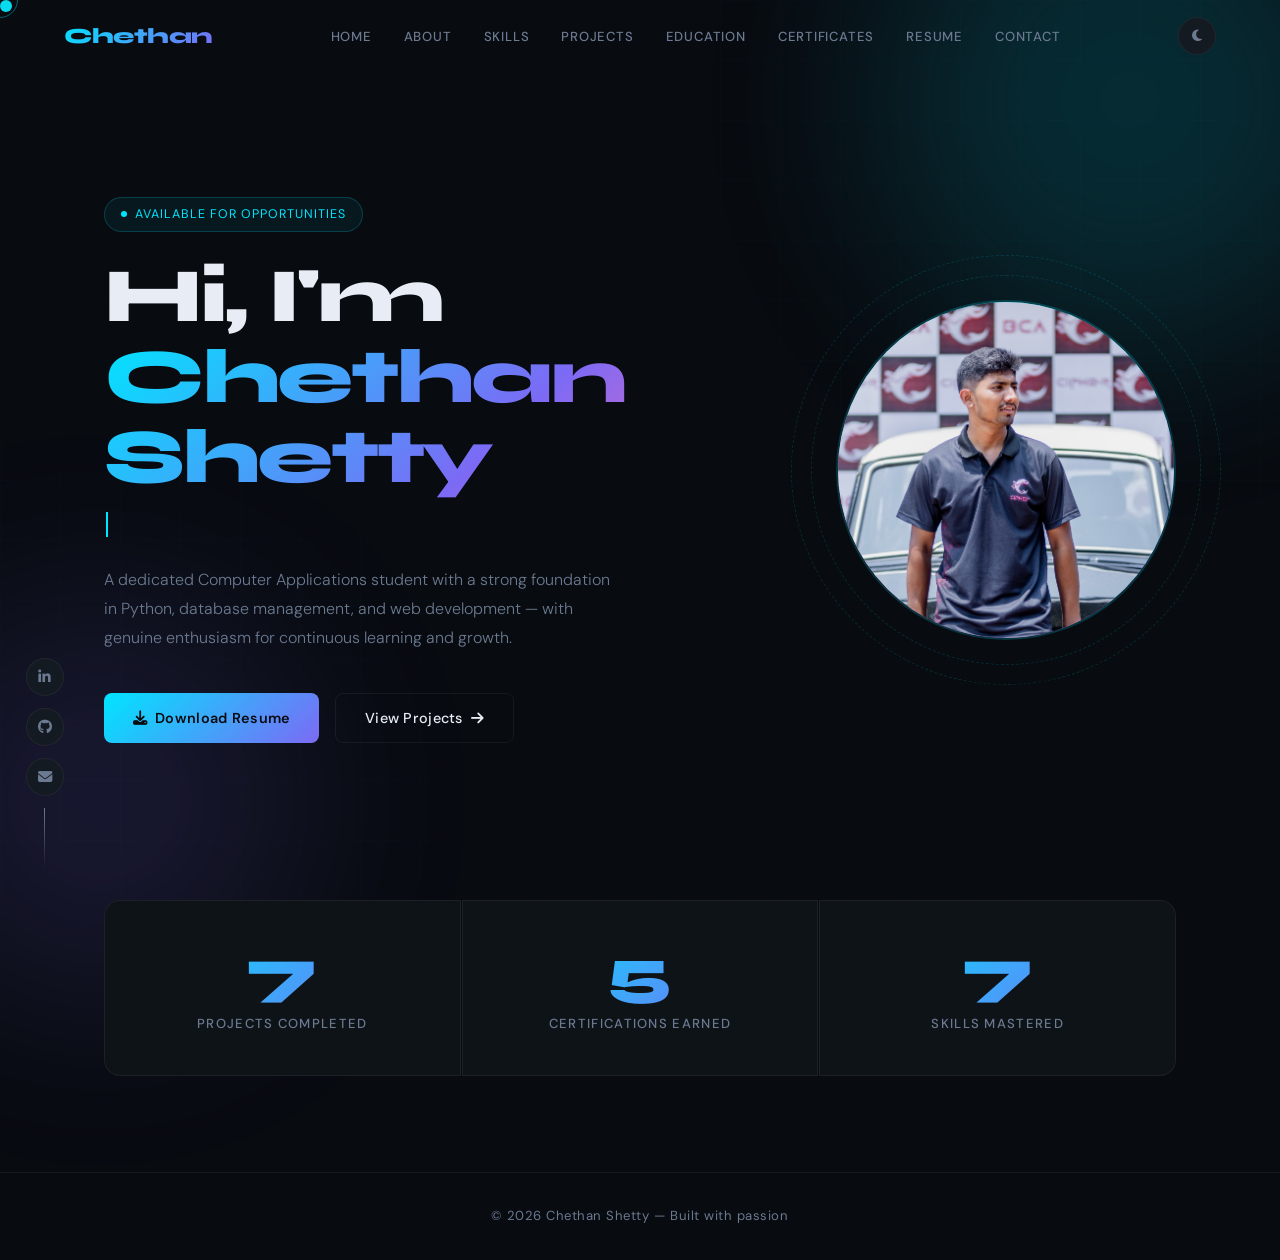
==== index.html @ d32c6ec8 "first commit" ====
<!DOCTYPE html>
<html lang="en">
<head>
  <meta charset="UTF-8">
  <meta name="viewport" content="width=device-width, initial-scale=1.0">
  <title>Chethan Shetty | Portfolio</title>
  <link rel="stylesheet" href="css/style.css">
  <link href="https://fonts.googleapis.com/css2?family=Syne:wght@400;500;600;700;800&family=DM+Sans:ital,wght@0,300;0,400;0,500;1,300&display=swap" rel="stylesheet">
  <link rel="stylesheet" href="https://cdnjs.cloudflare.com/ajax/libs/font-awesome/6.5.1/css/all.min.css">
</head>
<body>
 
  <!-- Custom Cursor -->
  <div class="cursor" id="cursor"></div>
  <div class="cursor-ring" id="cursorRing"></div>
 
  <!-- Background Blobs -->
  <div class="blob blob-1"></div>
  <div class="blob blob-2"></div>
 
  <!-- Loader -->
  <div id="loader">
    <div class="loader-inner">
      <div class="loader-name">CS</div>
      <div class="loader-bar">
        <div class="loader-fill"></div>
      </div>
    </div>
  </div>
 
  <!-- Navbar -->
  <header id="header">
    <nav class="navbar">
      <div class="logo">Chethan</div>
      <ul class="nav-links" id="navLinks">
        <li><a href="index.html">Home</a></li>
        <li><a href="about.html">About</a></li>
        <li><a href="skills.html">Skills</a></li>
        <li><a href="projects.html">Projects</a></li>
        <li><a href="education.html">Education</a></li>
        <li><a href="certificates.html">Certificates</a></li>
        <li><a href="resume.html">Resume</a></li>
        <li><a href="contact.html">Contact</a></li>
      </ul>
      <div class="nav-actions">
        <button id="theme-toggle" aria-label="Toggle theme">
          <i class="fas fa-moon"></i>
        </button>
        <button class="hamburger" id="hamburger" aria-label="Menu">
          <span></span>
          <span></span>
          <span></span>
        </button>
      </div>
    </nav>
  </header>
 
  <!-- Hero Section -->
  <section class="hero">
    <div class="hero-content">
      <div class="hero-badge">
        <span class="dot"></span>
        Available for opportunities
      </div>
      <h1>
        Hi, I'm
        <span class="name">Chethan Shetty</span>
      </h1>
      <div class="typing-wrapper">
        <span id="typing"></span><span class="cursor-blink"></span>
      </div>
      <p>
        A dedicated Computer Applications student with a strong foundation in Python,
        database management, and web development — with genuine enthusiasm for continuous
        learning and growth.
      </p>
      <div class="buttons">
        <a href="assets/chethan Resume.pdf" class="btn primary" download>
          <i class="fas fa-download"></i> Download Resume
        </a>
        <a href="projects.html" class="btn secondary">
          View Projects <i class="fas fa-arrow-right"></i>
        </a>
      </div>
    </div>
 
    <div class="hero-image">
      <div class="hero-ring hero-ring-1"></div>
      <div class="hero-ring hero-ring-2"></div>
      <div class="hero-image-wrap">
        <img src="assets/csimage.jpg" alt="Chethan"> 
      </div>
    </div>
  </section>
 
  <!-- Stats Section -->
  <section class="stats">
    <div class="stat-card" data-delay="0">
      <h2 class="counter" data-target="10">0</h2>
      <p>Projects Completed</p>
    </div>
    <div class="stat-card" data-delay="150">
      <h2 class="counter" data-target="8">0</h2>
      <p>Certifications Earned</p>
    </div>
    <div class="stat-card" data-delay="300">
      <h2 class="counter" data-target="15">0</h2>
      <p>Skills Mastered</p>
    </div>
  </section>
 
  <!-- Floating Social Icons -->
  <div class="floating-social">
    <a href="#" aria-label="LinkedIn"><i class="fab fa-linkedin-in"></i></a>
    <a href="#" aria-label="GitHub"><i class="fab fa-github"></i></a>
    <a href="#" aria-label="Email"><i class="fas fa-envelope"></i></a>
  </div>
 
  <!-- Footer -->
  <footer>
    <p>© 2026 Chethan Shetty — Built with passion</p>
  </footer>
 
  <script src="js/script.js"></script>
</body>
</html>
---- css/style.css ----
/* =============================================
   CHETHAN SHETTY | PORTFOLIO — style.css
   ============================================= */
 
/* ---- Reset & Root Variables ---- */
*, *::before, *::after {
  margin: 0;
  padding: 0;
  box-sizing: border-box;
}
 
:root {
  --bg:        #080b10;
  --surface:   #0e1318;
  --surface2:  #141a22;
  --border:    rgba(255, 255, 255, 0.06);
  --accent:    #00e5ff;
  --accent2:   #7c6af5;
  --text:      #e8edf5;
  --muted:     #6b7a90;
  --font-display: 'Syne', sans-serif;
  --font-body:    'DM Sans', sans-serif;
}
 
html {
  scroll-behavior: smooth;
}
 
body {
  background: var(--bg);
  color: var(--text);
  font-family: var(--font-body);
  font-size: 16px;
  line-height: 1.7;
  overflow-x: hidden;
  cursor: none;
}
 
/* ---- Grid Overlay ---- */
body::before {
  content: '';
  position: fixed;
  inset: 0;
  background-image:
    linear-gradient(rgba(0, 229, 255, 0.015) 1px, transparent 1px),
    linear-gradient(90deg, rgba(0, 229, 255, 0.015) 1px, transparent 1px);
  background-size: 60px 60px;
  pointer-events: none;
  z-index: 0;
}
 
/* ---- Custom Cursor ---- */
.cursor {
  width: 12px;
  height: 12px;
  background: var(--accent);
  border-radius: 50%;
  position: fixed;
  top: 0;
  left: 0;
  pointer-events: none;
  z-index: 9999;
  mix-blend-mode: difference;
  transition: transform 0.15s ease, opacity 0.2s;
}
 
.cursor-ring {
  width: 36px;
  height: 36px;
  border: 1px solid rgba(0, 229, 255, 0.4);
  border-radius: 50%;
  position: fixed;
  top: 0;
  left: 0;
  pointer-events: none;
  z-index: 9998;
  transition: transform 0.35s cubic-bezier(0.23, 1, 0.32, 1);
}
 
/* ---- Background Blobs ---- */
.blob {
  position: fixed;
  border-radius: 50%;
  filter: blur(100px);
  pointer-events: none;
  z-index: 0;
  opacity: 0.15;
}
 
.blob-1 {
  width: 500px;
  height: 500px;
  background: var(--accent);
  top: -150px;
  right: -100px;
}
 
.blob-2 {
  width: 400px;
  height: 400px;
  background: var(--accent2);
  bottom: -100px;
  left: -100px;
}
 
/* ---- Loader ---- */
#loader {
  position: fixed;
  inset: 0;
  background: var(--bg);
  z-index: 9000;
  display: flex;
  align-items: center;
  justify-content: center;
  transition: opacity 0.6s ease, visibility 0.6s;
}
 
#loader.hidden {
  opacity: 0;
  visibility: hidden;
  pointer-events: none;
}
 
.loader-inner {
  text-align: center;
}
 
.loader-name {
  font-family: var(--font-display);
  font-size: clamp(2rem, 6vw, 4rem);
  font-weight: 800;
  letter-spacing: -0.02em;
  background: linear-gradient(135deg, var(--accent), var(--accent2));
  -webkit-background-clip: text;
  -webkit-text-fill-color: transparent;
  background-clip: text;
  animation: pulse 1.2s ease infinite alternate;
}
 
.loader-bar {
  margin-top: 20px;
  width: 200px;
  height: 2px;
  background: var(--surface2);
  border-radius: 2px;
  overflow: hidden;
  margin-inline: auto;
}
 
.loader-fill {
  height: 100%;
  width: 0;
  background: linear-gradient(90deg, var(--accent), var(--accent2));
  animation: load 1.4s ease forwards;
}
 
/* ---- Navbar ---- */
header {
  position: fixed;
  top: 0;
  left: 0;
  right: 0;
  z-index: 100;
  padding: 0 clamp(1.5rem, 5vw, 4rem);
  border-bottom: 1px solid transparent;
  transition: border-color 0.3s, background 0.3s, backdrop-filter 0.3s;
}
 
header.scrolled {
  border-color: var(--border);
  background: rgba(8, 11, 16, 0.85);
  backdrop-filter: blur(20px);
}
 
.navbar {
  display: flex;
  align-items: center;
  justify-content: space-between;
  height: 72px;
  max-width: 1200px;
  margin: 0 auto;
}
 
.logo {
  font-family: var(--font-display);
  font-size: 1.35rem;
  font-weight: 800;
  letter-spacing: -0.02em;
  background: linear-gradient(135deg, var(--accent), var(--accent2));
  -webkit-background-clip: text;
  -webkit-text-fill-color: transparent;
  background-clip: text;
}
 
.nav-links {
  display: flex;
  list-style: none;
  gap: 2rem;
  align-items: center;
}
 
.nav-links a {
  font-size: 0.82rem;
  font-weight: 500;
  letter-spacing: 0.06em;
  text-transform: uppercase;
  color: var(--muted);
  text-decoration: none;
  transition: color 0.2s;
  position: relative;
}
 
.nav-links a::after {
  content: '';
  position: absolute;
  bottom: -4px;
  left: 0;
  right: 0;
  height: 1px;
  background: var(--accent);
  transform: scaleX(0);
  transform-origin: left;
  transition: transform 0.3s ease;
}
 
.nav-links a:hover {
  color: var(--accent);
}
 
.nav-links a:hover::after {
  transform: scaleX(1);
}
 
.nav-actions {
  display: flex;
  align-items: center;
  gap: 0.75rem;
}
 
#theme-toggle {
  background: var(--surface2);
  border: 1px solid var(--border);
  color: var(--muted);
  width: 38px;
  height: 38px;
  border-radius: 50%;
  cursor: none;
  display: flex;
  align-items: center;
  justify-content: center;
  transition: color 0.2s, border-color 0.2s;
}
 
#theme-toggle:hover {
  color: var(--accent);
  border-color: var(--accent);
}
 
.hamburger {
  display: none;
  flex-direction: column;
  gap: 5px;
  background: none;
  border: none;
  cursor: none;
  padding: 4px;
}
 
.hamburger span {
  display: block;
  width: 24px;
  height: 2px;
  background: var(--muted);
  border-radius: 2px;
  transition: all 0.3s;
}
 
/* ---- Hero ---- */
.hero {
  min-height: 100vh;
  display: flex;
  align-items: center;
  padding: 120px clamp(1.5rem, 5vw, 4rem) 80px;
  max-width: 1200px;
  margin: 0 auto;
  position: relative;
  z-index: 1;
  gap: 4rem;
}
 
.hero-content {
  flex: 1;
  opacity: 0;
  animation: slideUp 0.9s ease 1.7s forwards;
}
 
.hero-badge {
  display: inline-flex;
  align-items: center;
  gap: 8px;
  background: rgba(0, 229, 255, 0.06);
  border: 1px solid rgba(0, 229, 255, 0.2);
  border-radius: 100px;
  padding: 6px 16px;
  font-size: 0.78rem;
  letter-spacing: 0.08em;
  text-transform: uppercase;
  color: var(--accent);
  margin-bottom: 1.5rem;
}
 
.hero-badge .dot {
  width: 6px;
  height: 6px;
  background: var(--accent);
  border-radius: 50%;
  animation: blink 1.5s ease infinite;
}
 
.hero h1 {
  font-family: var(--font-display);
  font-size: clamp(2.8rem, 6vw, 5.5rem);
  font-weight: 800;
  line-height: 1.05;
  letter-spacing: -0.03em;
  margin-bottom: 0.4rem;
  color: var(--text);
}
 
.hero h1 .name {
  display: block;
  background: linear-gradient(135deg, var(--accent) 0%, var(--accent2) 60%, #ff6ab0 100%);
  -webkit-background-clip: text;
  -webkit-text-fill-color: transparent;
  background-clip: text;
}
 
.typing-wrapper {
  font-family: var(--font-display);
  font-size: clamp(1.1rem, 2.5vw, 1.4rem);
  font-weight: 600;
  color: var(--muted);
  min-height: 2rem;
  margin-bottom: 1.5rem;
}
 
.typing-wrapper #typing {
  color: var(--text);
}
 
.cursor-blink {
  display: inline-block;
  width: 2px;
  height: 1.1em;
  background: var(--accent);
  vertical-align: middle;
  margin-left: 2px;
  animation: blink 0.8s step-end infinite;
}
 
.hero p {
  max-width: 520px;
  font-size: 1rem;
  color: var(--muted);
  line-height: 1.8;
  margin-bottom: 2.5rem;
  font-weight: 300;
}
 
.buttons {
  display: flex;
  gap: 1rem;
  flex-wrap: wrap;
}
 
.btn {
  display: inline-flex;
  align-items: center;
  gap: 8px;
  padding: 0.75rem 1.8rem;
  border-radius: 8px;
  font-family: var(--font-body);
  font-size: 0.9rem;
  font-weight: 500;
  text-decoration: none;
  transition: all 0.25s ease;
  letter-spacing: 0.02em;
}
 
.btn.primary {
  background: linear-gradient(135deg, var(--accent), var(--accent2));
  color: #080b10;
  font-weight: 600;
}
 
.btn.primary:hover {
  transform: translateY(-2px);
  box-shadow: 0 12px 30px rgba(0, 229, 255, 0.25);
}
 
.btn.secondary {
  background: transparent;
  color: var(--text);
  border: 1px solid var(--border);
}
 
.btn.secondary:hover {
  border-color: var(--accent);
  color: var(--accent);
  transform: translateY(-2px);
}
 
/* ---- Hero Image ---- */
.hero-image {
  flex-shrink: 0;
  position: relative;
  opacity: 0;
  animation: slideUp 0.9s ease 1.9s forwards;
}
 
.hero-image-wrap {
  width: clamp(220px, 28vw, 340px);
  height: clamp(220px, 28vw, 340px);
  border-radius: 50%;
  overflow: hidden;
  border: 2px solid rgba(0, 229, 255, 0.2);
  position: relative;
  z-index: 1;
}
 
.hero-image-wrap::before {
  content: '';
  position: absolute;
  inset: -3px;
  border-radius: 50%;
  background: conic-gradient(var(--accent), var(--accent2), #ff6ab0, var(--accent));
  z-index: -1;
  animation: spin 6s linear infinite;
}
 
.hero-image-wrap img {
  width: 100%;
  height: 100%;
  object-fit: cover;
  display: block;
}
 
.hero-image-placeholder {
  width: 100%;
  height: 100%;
  background: var(--surface2);
  display: flex;
  align-items: center;
  justify-content: center;
  font-family: var(--font-display);
  font-size: 5rem;
  font-weight: 800;
  color: var(--accent);
  letter-spacing: -0.05em;
}
 
.hero-ring {
  position: absolute;
  border-radius: 50%;
  border: 1px dashed rgba(0, 229, 255, 0.15);
  animation: orbit 12s linear infinite;
  top: 50%;
  left: 50%;
}
 
.hero-ring-1 {
  width: calc(clamp(220px, 28vw, 340px) + 50px);
  height: calc(clamp(220px, 28vw, 340px) + 50px);
  transform: translate(-50%, -50%);
}
 
.hero-ring-2 {
  width: calc(clamp(220px, 28vw, 340px) + 90px);
  height: calc(clamp(220px, 28vw, 340px) + 90px);
  transform: translate(-50%, -50%);
  animation-duration: 20s;
  animation-direction: reverse;
}
 
/* ---- Stats Section ---- */
.stats {
  display: grid;
  grid-template-columns: repeat(3, 1fr);
  gap: 1px;
  max-width: 1200px;
  margin: 0 auto;
  padding: 0 clamp(1.5rem, 5vw, 4rem) 6rem;
  position: relative;
  z-index: 1;
}
 
.stat-card {
  background: var(--surface);
  padding: 2.5rem;
  text-align: center;
  border: 1px solid var(--border);
  position: relative;
  overflow: hidden;
  opacity: 0;
  transform: translateY(30px);
  transition: opacity 0.6s ease, transform 0.6s ease, border-color 0.3s, background 0.3s;
}
 
.stat-card.visible {
  opacity: 1;
  transform: none;
}
 
.stat-card:first-child { border-radius: 16px 0 0 16px; }
.stat-card:last-child  { border-radius: 0 16px 16px 0; }
 
.stat-card::before {
  content: '';
  position: absolute;
  top: 0;
  left: 0;
  right: 0;
  height: 2px;
  background: linear-gradient(90deg, var(--accent), var(--accent2));
  transform: scaleX(0);
  transition: transform 0.4s ease;
}
 
.stat-card:hover {
  border-color: rgba(0, 229, 255, 0.2);
  background: var(--surface2);
}
 
.stat-card:hover::before {
  transform: scaleX(1);
}
 
.stat-card h2 {
  font-family: var(--font-display);
  font-size: clamp(2.5rem, 5vw, 4rem);
  font-weight: 800;
  background: linear-gradient(135deg, var(--accent), var(--accent2));
  -webkit-background-clip: text;
  -webkit-text-fill-color: transparent;
  background-clip: text;
  line-height: 1;
  margin-bottom: 0.5rem;
}
 
.stat-card p {
  font-size: 0.82rem;
  letter-spacing: 0.1em;
  text-transform: uppercase;
  color: var(--muted);
  font-weight: 500;
}
 
/* ---- Floating Social ---- */
.floating-social {
  position: fixed;
  left: clamp(0.75rem, 2vw, 2rem);
  bottom: 2rem;
  display: flex;
  flex-direction: column;
  gap: 0.75rem;
  z-index: 50;
}
 
.floating-social::after {
  content: '';
  display: block;
  width: 1px;
  height: 60px;
  background: linear-gradient(to bottom, var(--muted), transparent);
  margin: 0 auto;
}
 
.floating-social a {
  display: flex;
  align-items: center;
  justify-content: center;
  width: 38px;
  height: 38px;
  border-radius: 50%;
  background: var(--surface2);
  border: 1px solid var(--border);
  color: var(--muted);
  text-decoration: none;
  font-size: 0.9rem;
  transition: all 0.25s;
}
 
.floating-social a:hover {
  color: var(--accent);
  border-color: var(--accent);
  transform: translateY(-3px);
  background: rgba(0, 229, 255, 0.06);
}
 
/* ---- Footer ---- */
footer {
  border-top: 1px solid var(--border);
  padding: 2rem;
  text-align: center;
  font-size: 0.82rem;
  color: var(--muted);
  position: relative;
  z-index: 1;
  letter-spacing: 0.04em;
}
 
/* ---- Keyframe Animations ---- */
@keyframes slideUp {
  from { opacity: 0; transform: translateY(40px); }
  to   { opacity: 1; transform: translateY(0); }
}
 
@keyframes pulse {
  from { opacity: 0.6; }
  to   { opacity: 1; }
}
 
@keyframes load {
  to { width: 100%; }
}
 
@keyframes blink {
  0%, 100% { opacity: 1; }
  50%       { opacity: 0.2; }
}
 
@keyframes spin {
  to { transform: rotate(360deg); }
}
 
@keyframes orbit {
  to { transform: translate(-50%, -50%) rotate(360deg); }
}
 
/* ---- Responsive ---- */
@media (max-width: 900px) {
  .nav-links { display: none; }
 
  .nav-links.open {
    display: flex;
    flex-direction: column;
    position: absolute;
    top: 72px;
    left: 0;
    right: 0;
    background: rgba(8, 11, 16, 0.97);
    backdrop-filter: blur(20px);
    padding: 2rem;
    gap: 1.5rem;
    border-bottom: 1px solid var(--border);
  }
 
  .hamburger { display: flex; }
 
  .hero {
    flex-direction: column-reverse;
    text-align: center;
    padding-top: 100px;
  }
 
  .hero p { margin-inline: auto; }
  .buttons { justify-content: center; }
 
  .stats {
    grid-template-columns: 1fr;
    border-radius: 16px;
    overflow: hidden;
  }
 
  .stat-card:first-child { border-radius: 16px 16px 0 0; }
  .stat-card:last-child  { border-radius: 0 0 16px 16px; }
 
  .floating-social { display: none; }
}
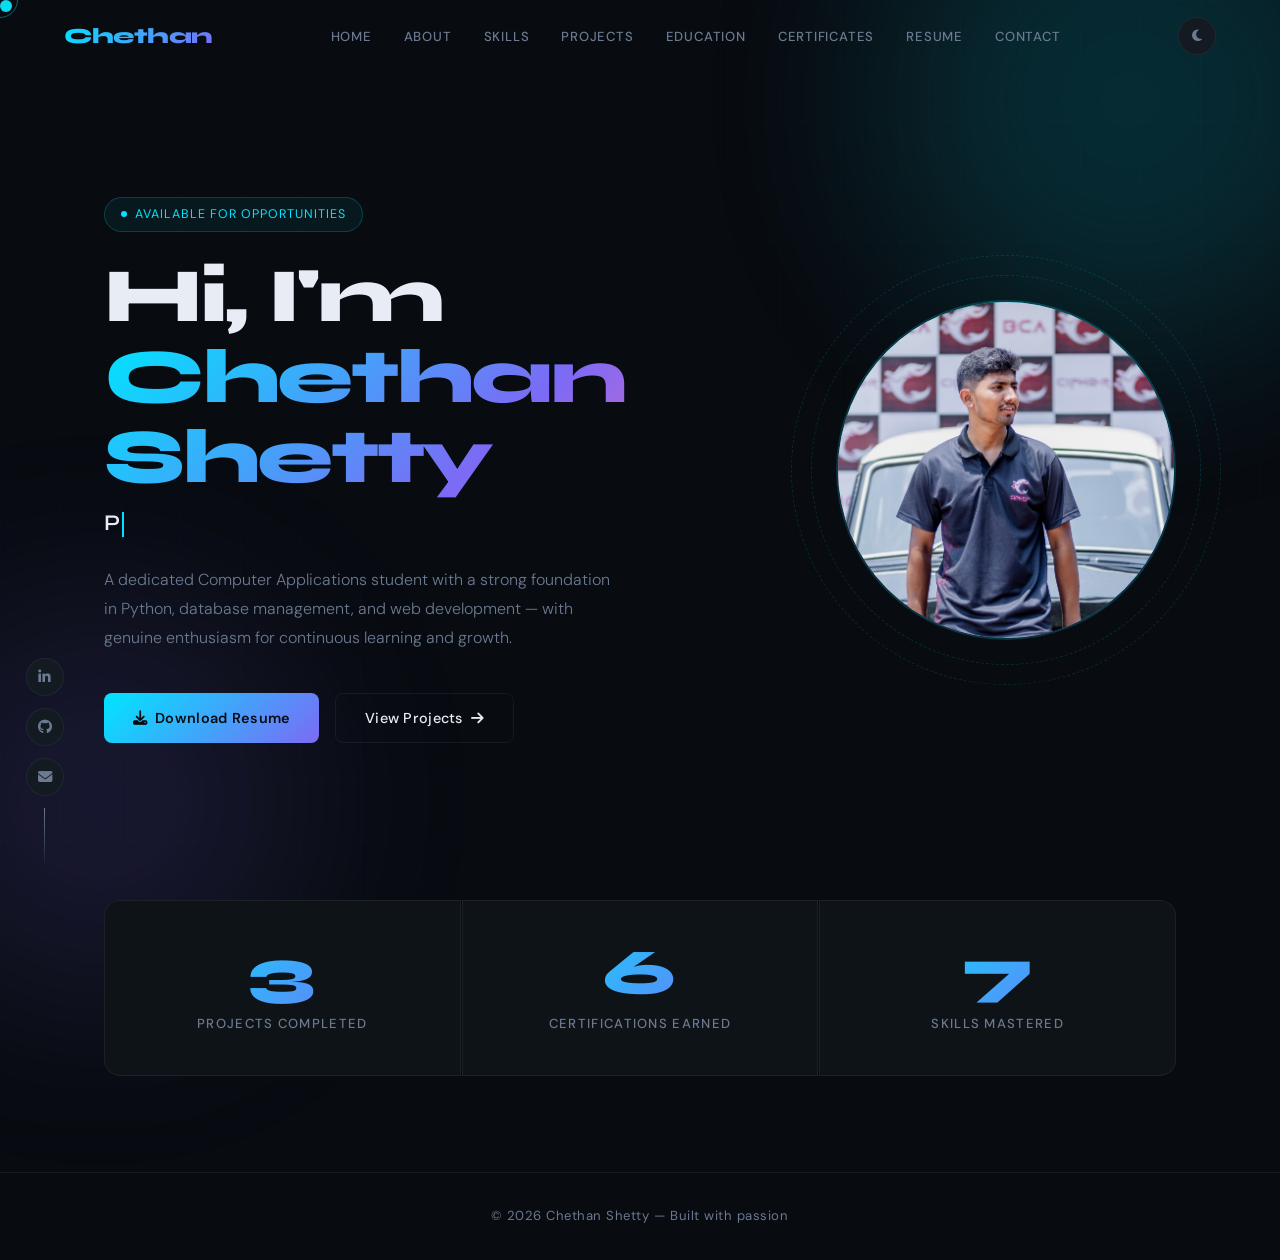
==== commit 6351d283: "new one" ====
--- a/index.html
+++ b/index.html
@@ -4,7 +4,7 @@
   <meta charset="UTF-8">
   <meta name="viewport" content="width=device-width, initial-scale=1.0">
   <title>Chethan Shetty | Portfolio</title>
-  <link rel="stylesheet" href="css/style.css">
+  <link rel="stylesheet" href="css/index.css">
   <link href="https://fonts.googleapis.com/css2?family=Syne:wght@400;500;600;700;800&family=DM+Sans:ital,wght@0,300;0,400;0,500;1,300&display=swap" rel="stylesheet">
   <link rel="stylesheet" href="https://cdnjs.cloudflare.com/ajax/libs/font-awesome/6.5.1/css/all.min.css">
 </head>
@@ -96,7 +96,7 @@
   <!-- Stats Section -->
   <section class="stats">
     <div class="stat-card" data-delay="0">
-      <h2 class="counter" data-target="10">0</h2>
+      <h2 class="counter" data-target="4">0</h2>
       <p>Projects Completed</p>
     </div>
     <div class="stat-card" data-delay="150">
@@ -104,7 +104,7 @@
       <p>Certifications Earned</p>
     </div>
     <div class="stat-card" data-delay="300">
-      <h2 class="counter" data-target="15">0</h2>
+      <h2 class="counter" data-target="10">0</h2>
       <p>Skills Mastered</p>
     </div>
   </section>
@@ -121,6 +121,6 @@
     <p>© 2026 Chethan Shetty — Built with passion</p>
   </footer>
  
-  <script src="js/script.js"></script>
+  <script src="js/index.js"></script>
 </body>
 </html>
--- a/css/index.css
+++ b/css/index.css
@@ -0,0 +1,679 @@
+/* =============================================
+   CHETHAN SHETTY | PORTFOLIO — style.css
+   ============================================= */
+ 
+/* ---- Reset & Root Variables ---- */
+*, *::before, *::after {
+  margin: 0;
+  padding: 0;
+  box-sizing: border-box;
+}
+ 
+:root {
+  --bg:        #080b10;
+  --surface:   #0e1318;
+  --surface2:  #141a22;
+  --border:    rgba(255, 255, 255, 0.06);
+  --accent:    #00e5ff;
+  --accent2:   #7c6af5;
+  --text:      #e8edf5;
+  --muted:     #6b7a90;
+  --font-display: 'Syne', sans-serif;
+  --font-body:    'DM Sans', sans-serif;
+}
+ 
+html {
+  scroll-behavior: smooth;
+}
+ 
+body {
+  background: var(--bg);
+  color: var(--text);
+  font-family: var(--font-body);
+  font-size: 16px;
+  line-height: 1.7;
+  overflow-x: hidden;
+  cursor: none;
+}
+ 
+/* ---- Grid Overlay ---- */
+body::before {
+  content: '';
+  position: fixed;
+  inset: 0;
+  background-image:
+    linear-gradient(rgba(0, 229, 255, 0.015) 1px, transparent 1px),
+    linear-gradient(90deg, rgba(0, 229, 255, 0.015) 1px, transparent 1px);
+  background-size: 60px 60px;
+  pointer-events: none;
+  z-index: 0;
+}
+ 
+/* ---- Custom Cursor ---- */
+.cursor {
+  width: 12px;
+  height: 12px;
+  background: var(--accent);
+  border-radius: 50%;
+  position: fixed;
+  top: 0;
+  left: 0;
+  pointer-events: none;
+  z-index: 9999;
+  mix-blend-mode: difference;
+  transition: transform 0.15s ease, opacity 0.2s;
+}
+ 
+.cursor-ring {
+  width: 36px;
+  height: 36px;
+  border: 1px solid rgba(0, 229, 255, 0.4);
+  border-radius: 50%;
+  position: fixed;
+  top: 0;
+  left: 0;
+  pointer-events: none;
+  z-index: 9998;
+  transition: transform 0.35s cubic-bezier(0.23, 1, 0.32, 1);
+}
+ 
+/* ---- Background Blobs ---- */
+.blob {
+  position: fixed;
+  border-radius: 50%;
+  filter: blur(100px);
+  pointer-events: none;
+  z-index: 0;
+  opacity: 0.15;
+}
+ 
+.blob-1 {
+  width: 500px;
+  height: 500px;
+  background: var(--accent);
+  top: -150px;
+  right: -100px;
+}
+ 
+.blob-2 {
+  width: 400px;
+  height: 400px;
+  background: var(--accent2);
+  bottom: -100px;
+  left: -100px;
+}
+ 
+/* ---- Loader ---- */
+#loader {
+  position: fixed;
+  inset: 0;
+  background: var(--bg);
+  z-index: 9000;
+  display: flex;
+  align-items: center;
+  justify-content: center;
+  transition: opacity 0.6s ease, visibility 0.6s;
+}
+ 
+#loader.hidden {
+  opacity: 0;
+  visibility: hidden;
+  pointer-events: none;
+}
+ 
+.loader-inner {
+  text-align: center;
+}
+ 
+.loader-name {
+  font-family: var(--font-display);
+  font-size: clamp(2rem, 6vw, 4rem);
+  font-weight: 800;
+  letter-spacing: -0.02em;
+  background: linear-gradient(135deg, var(--accent), var(--accent2));
+  -webkit-background-clip: text;
+  -webkit-text-fill-color: transparent;
+  background-clip: text;
+  animation: pulse 1.2s ease infinite alternate;
+}
+ 
+.loader-bar {
+  margin-top: 20px;
+  width: 200px;
+  height: 2px;
+  background: var(--surface2);
+  border-radius: 2px;
+  overflow: hidden;
+  margin-inline: auto;
+}
+ 
+.loader-fill {
+  height: 100%;
+  width: 0;
+  background: linear-gradient(90deg, var(--accent), var(--accent2));
+  animation: load 1.4s ease forwards;
+}
+ 
+/* ---- Navbar ---- */
+header {
+  position: fixed;
+  top: 0;
+  left: 0;
+  right: 0;
+  z-index: 100;
+  padding: 0 clamp(1.5rem, 5vw, 4rem);
+  border-bottom: 1px solid transparent;
+  transition: border-color 0.3s, background 0.3s, backdrop-filter 0.3s;
+}
+ 
+header.scrolled {
+  border-color: var(--border);
+  background: rgba(8, 11, 16, 0.85);
+  backdrop-filter: blur(20px);
+}
+ 
+.navbar {
+  display: flex;
+  align-items: center;
+  justify-content: space-between;
+  height: 72px;
+  max-width: 1200px;
+  margin: 0 auto;
+}
+ 
+.logo {
+  font-family: var(--font-display);
+  font-size: 1.35rem;
+  font-weight: 800;
+  letter-spacing: -0.02em;
+  background: linear-gradient(135deg, var(--accent), var(--accent2));
+  -webkit-background-clip: text;
+  -webkit-text-fill-color: transparent;
+  background-clip: text;
+}
+ 
+.nav-links {
+  display: flex;
+  list-style: none;
+  gap: 2rem;
+  align-items: center;
+}
+ 
+.nav-links a {
+  font-size: 0.82rem;
+  font-weight: 500;
+  letter-spacing: 0.06em;
+  text-transform: uppercase;
+  color: var(--muted);
+  text-decoration: none;
+  transition: color 0.2s;
+  position: relative;
+}
+ 
+.nav-links a::after {
+  content: '';
+  position: absolute;
+  bottom: -4px;
+  left: 0;
+  right: 0;
+  height: 1px;
+  background: var(--accent);
+  transform: scaleX(0);
+  transform-origin: left;
+  transition: transform 0.3s ease;
+}
+ 
+.nav-links a:hover {
+  color: var(--accent);
+}
+ 
+.nav-links a:hover::after {
+  transform: scaleX(1);
+}
+ 
+.nav-actions {
+  display: flex;
+  align-items: center;
+  gap: 0.75rem;
+}
+ 
+#theme-toggle {
+  background: var(--surface2);
+  border: 1px solid var(--border);
+  color: var(--muted);
+  width: 38px;
+  height: 38px;
+  border-radius: 50%;
+  cursor: none;
+  display: flex;
+  align-items: center;
+  justify-content: center;
+  transition: color 0.2s, border-color 0.2s;
+}
+ 
+#theme-toggle:hover {
+  color: var(--accent);
+  border-color: var(--accent);
+}
+ 
+.hamburger {
+  display: none;
+  flex-direction: column;
+  gap: 5px;
+  background: none;
+  border: none;
+  cursor: none;
+  padding: 4px;
+}
+ 
+.hamburger span {
+  display: block;
+  width: 24px;
+  height: 2px;
+  background: var(--muted);
+  border-radius: 2px;
+  transition: all 0.3s;
+}
+ 
+/* ---- Hero ---- */
+.hero {
+  min-height: 100vh;
+  display: flex;
+  align-items: center;
+  padding: 120px clamp(1.5rem, 5vw, 4rem) 80px;
+  max-width: 1200px;
+  margin: 0 auto;
+  position: relative;
+  z-index: 1;
+  gap: 4rem;
+}
+ 
+.hero-content {
+  flex: 1;
+  opacity: 0;
+  animation: slideUp 0.9s ease 1.7s forwards;
+}
+ 
+.hero-badge {
+  display: inline-flex;
+  align-items: center;
+  gap: 8px;
+  background: rgba(0, 229, 255, 0.06);
+  border: 1px solid rgba(0, 229, 255, 0.2);
+  border-radius: 100px;
+  padding: 6px 16px;
+  font-size: 0.78rem;
+  letter-spacing: 0.08em;
+  text-transform: uppercase;
+  color: var(--accent);
+  margin-bottom: 1.5rem;
+}
+ 
+.hero-badge .dot {
+  width: 6px;
+  height: 6px;
+  background: var(--accent);
+  border-radius: 50%;
+  animation: blink 1.5s ease infinite;
+}
+ 
+.hero h1 {
+  font-family: var(--font-display);
+  font-size: clamp(2.8rem, 6vw, 5.5rem);
+  font-weight: 800;
+  line-height: 1.05;
+  letter-spacing: -0.03em;
+  margin-bottom: 0.4rem;
+  color: var(--text);
+}
+ 
+.hero h1 .name {
+  display: block;
+  background: linear-gradient(135deg, var(--accent) 0%, var(--accent2) 60%, #ff6ab0 100%);
+  -webkit-background-clip: text;
+  -webkit-text-fill-color: transparent;
+  background-clip: text;
+}
+ 
+.typing-wrapper {
+  font-family: var(--font-display);
+  font-size: clamp(1.1rem, 2.5vw, 1.4rem);
+  font-weight: 600;
+  color: var(--muted);
+  min-height: 2rem;
+  margin-bottom: 1.5rem;
+}
+ 
+.typing-wrapper #typing {
+  color: var(--text);
+}
+ 
+.cursor-blink {
+  display: inline-block;
+  width: 2px;
+  height: 1.1em;
+  background: var(--accent);
+  vertical-align: middle;
+  margin-left: 2px;
+  animation: blink 0.8s step-end infinite;
+}
+ 
+.hero p {
+  max-width: 520px;
+  font-size: 1rem;
+  color: var(--muted);
+  line-height: 1.8;
+  margin-bottom: 2.5rem;
+  font-weight: 300;
+}
+ 
+.buttons {
+  display: flex;
+  gap: 1rem;
+  flex-wrap: wrap;
+}
+ 
+.btn {
+  display: inline-flex;
+  align-items: center;
+  gap: 8px;
+  padding: 0.75rem 1.8rem;
+  border-radius: 8px;
+  font-family: var(--font-body);
+  font-size: 0.9rem;
+  font-weight: 500;
+  text-decoration: none;
+  transition: all 0.25s ease;
+  letter-spacing: 0.02em;
+}
+ 
+.btn.primary {
+  background: linear-gradient(135deg, var(--accent), var(--accent2));
+  color: #080b10;
+  font-weight: 600;
+}
+ 
+.btn.primary:hover {
+  transform: translateY(-2px);
+  box-shadow: 0 12px 30px rgba(0, 229, 255, 0.25);
+}
+ 
+.btn.secondary {
+  background: transparent;
+  color: var(--text);
+  border: 1px solid var(--border);
+}
+ 
+.btn.secondary:hover {
+  border-color: var(--accent);
+  color: var(--accent);
+  transform: translateY(-2px);
+}
+ 
+/* ---- Hero Image ---- */
+.hero-image {
+  flex-shrink: 0;
+  position: relative;
+  opacity: 0;
+  animation: slideUp 0.9s ease 1.9s forwards;
+}
+ 
+.hero-image-wrap {
+  width: clamp(220px, 28vw, 340px);
+  height: clamp(220px, 28vw, 340px);
+  border-radius: 50%;
+  overflow: hidden;
+  border: 2px solid rgba(0, 229, 255, 0.2);
+  position: relative;
+  z-index: 1;
+}
+ 
+.hero-image-wrap::before {
+  content: '';
+  position: absolute;
+  inset: -3px;
+  border-radius: 50%;
+  background: conic-gradient(var(--accent), var(--accent2), #ff6ab0, var(--accent));
+  z-index: -1;
+  animation: spin 6s linear infinite;
+}
+ 
+.hero-image-wrap img {
+  width: 100%;
+  height: 100%;
+  object-fit: cover;
+  display: block;
+}
+ 
+.hero-image-placeholder {
+  width: 100%;
+  height: 100%;
+  background: var(--surface2);
+  display: flex;
+  align-items: center;
+  justify-content: center;
+  font-family: var(--font-display);
+  font-size: 5rem;
+  font-weight: 800;
+  color: var(--accent);
+  letter-spacing: -0.05em;
+}
+ 
+.hero-ring {
+  position: absolute;
+  border-radius: 50%;
+  border: 1px dashed rgba(0, 229, 255, 0.15);
+  animation: orbit 12s linear infinite;
+  top: 50%;
+  left: 50%;
+}
+ 
+.hero-ring-1 {
+  width: calc(clamp(220px, 28vw, 340px) + 50px);
+  height: calc(clamp(220px, 28vw, 340px) + 50px);
+  transform: translate(-50%, -50%);
+}
+ 
+.hero-ring-2 {
+  width: calc(clamp(220px, 28vw, 340px) + 90px);
+  height: calc(clamp(220px, 28vw, 340px) + 90px);
+  transform: translate(-50%, -50%);
+  animation-duration: 20s;
+  animation-direction: reverse;
+}
+ 
+/* ---- Stats Section ---- */
+.stats {
+  display: grid;
+  grid-template-columns: repeat(3, 1fr);
+  gap: 1px;
+  max-width: 1200px;
+  margin: 0 auto;
+  padding: 0 clamp(1.5rem, 5vw, 4rem) 6rem;
+  position: relative;
+  z-index: 1;
+}
+ 
+.stat-card {
+  background: var(--surface);
+  padding: 2.5rem;
+  text-align: center;
+  border: 1px solid var(--border);
+  position: relative;
+  overflow: hidden;
+  opacity: 0;
+  transform: translateY(30px);
+  transition: opacity 0.6s ease, transform 0.6s ease, border-color 0.3s, background 0.3s;
+}
+ 
+.stat-card.visible {
+  opacity: 1;
+  transform: none;
+}
+ 
+.stat-card:first-child { border-radius: 16px 0 0 16px; }
+.stat-card:last-child  { border-radius: 0 16px 16px 0; }
+ 
+.stat-card::before {
+  content: '';
+  position: absolute;
+  top: 0;
+  left: 0;
+  right: 0;
+  height: 2px;
+  background: linear-gradient(90deg, var(--accent), var(--accent2));
+  transform: scaleX(0);
+  transition: transform 0.4s ease;
+}
+ 
+.stat-card:hover {
+  border-color: rgba(0, 229, 255, 0.2);
+  background: var(--surface2);
+}
+ 
+.stat-card:hover::before {
+  transform: scaleX(1);
+}
+ 
+.stat-card h2 {
+  font-family: var(--font-display);
+  font-size: clamp(2.5rem, 5vw, 4rem);
+  font-weight: 800;
+  background: linear-gradient(135deg, var(--accent), var(--accent2));
+  -webkit-background-clip: text;
+  -webkit-text-fill-color: transparent;
+  background-clip: text;
+  line-height: 1;
+  margin-bottom: 0.5rem;
+}
+ 
+.stat-card p {
+  font-size: 0.82rem;
+  letter-spacing: 0.1em;
+  text-transform: uppercase;
+  color: var(--muted);
+  font-weight: 500;
+}
+ 
+/* ---- Floating Social ---- */
+.floating-social {
+  position: fixed;
+  left: clamp(0.75rem, 2vw, 2rem);
+  bottom: 2rem;
+  display: flex;
+  flex-direction: column;
+  gap: 0.75rem;
+  z-index: 50;
+}
+ 
+.floating-social::after {
+  content: '';
+  display: block;
+  width: 1px;
+  height: 60px;
+  background: linear-gradient(to bottom, var(--muted), transparent);
+  margin: 0 auto;
+}
+ 
+.floating-social a {
+  display: flex;
+  align-items: center;
+  justify-content: center;
+  width: 38px;
+  height: 38px;
+  border-radius: 50%;
+  background: var(--surface2);
+  border: 1px solid var(--border);
+  color: var(--muted);
+  text-decoration: none;
+  font-size: 0.9rem;
+  transition: all 0.25s;
+}
+ 
+.floating-social a:hover {
+  color: var(--accent);
+  border-color: var(--accent);
+  transform: translateY(-3px);
+  background: rgba(0, 229, 255, 0.06);
+}
+ 
+/* ---- Footer ---- */
+footer {
+  border-top: 1px solid var(--border);
+  padding: 2rem;
+  text-align: center;
+  font-size: 0.82rem;
+  color: var(--muted);
+  position: relative;
+  z-index: 1;
+  letter-spacing: 0.04em;
+}
+ 
+/* ---- Keyframe Animations ---- */
+@keyframes slideUp {
+  from { opacity: 0; transform: translateY(40px); }
+  to   { opacity: 1; transform: translateY(0); }
+}
+ 
+@keyframes pulse {
+  from { opacity: 0.6; }
+  to   { opacity: 1; }
+}
+ 
+@keyframes load {
+  to { width: 100%; }
+}
+ 
+@keyframes blink {
+  0%, 100% { opacity: 1; }
+  50%       { opacity: 0.2; }
+}
+ 
+@keyframes spin {
+  to { transform: rotate(360deg); }
+}
+ 
+@keyframes orbit {
+  to { transform: translate(-50%, -50%) rotate(360deg); }
+}
+ 
+/* ---- Responsive ---- */
+@media (max-width: 900px) {
+  .nav-links { display: none; }
+ 
+  .nav-links.open {
+    display: flex;
+    flex-direction: column;
+    position: absolute;
+    top: 72px;
+    left: 0;
+    right: 0;
+    background: rgba(8, 11, 16, 0.97);
+    backdrop-filter: blur(20px);
+    padding: 2rem;
+    gap: 1.5rem;
+    border-bottom: 1px solid var(--border);
+  }
+ 
+  .hamburger { display: flex; }
+ 
+  .hero {
+    flex-direction: column-reverse;
+    text-align: center;
+    padding-top: 100px;
+  }
+ 
+  .hero p { margin-inline: auto; }
+  .buttons { justify-content: center; }
+ 
+  .stats {
+    grid-template-columns: 1fr;
+    border-radius: 16px;
+    overflow: hidden;
+  }
+ 
+  .stat-card:first-child { border-radius: 16px 16px 0 0; }
+  .stat-card:last-child  { border-radius: 0 0 16px 16px; }
+ 
+  .floating-social { display: none; }
+}
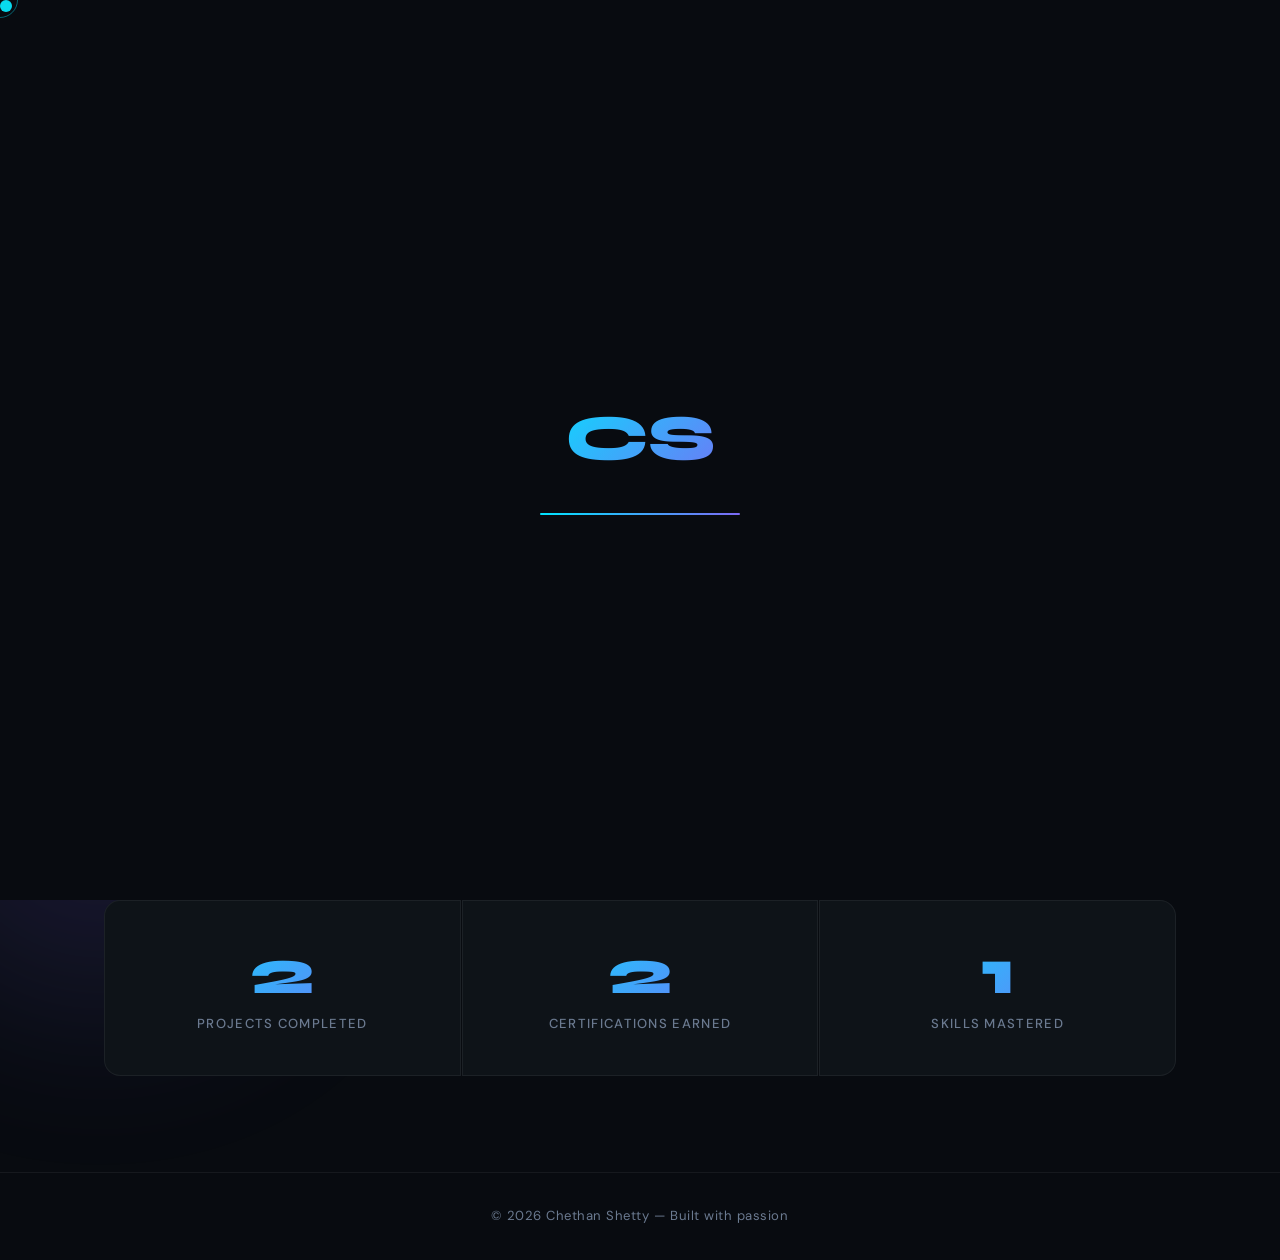
==== commit 8d32151c: "second one" ====
--- a/index.html
+++ b/index.html
@@ -34,7 +34,7 @@
       <div class="logo">Chethan</div>
       <ul class="nav-links" id="navLinks">
         <li><a href="index.html">Home</a></li>
-        <li><a href="about.html">About</a></li>
+        <li><a href="About.html">About</a></li>
         <li><a href="skills.html">Skills</a></li>
         <li><a href="projects.html">Projects</a></li>
         <li><a href="education.html">Education</a></li>
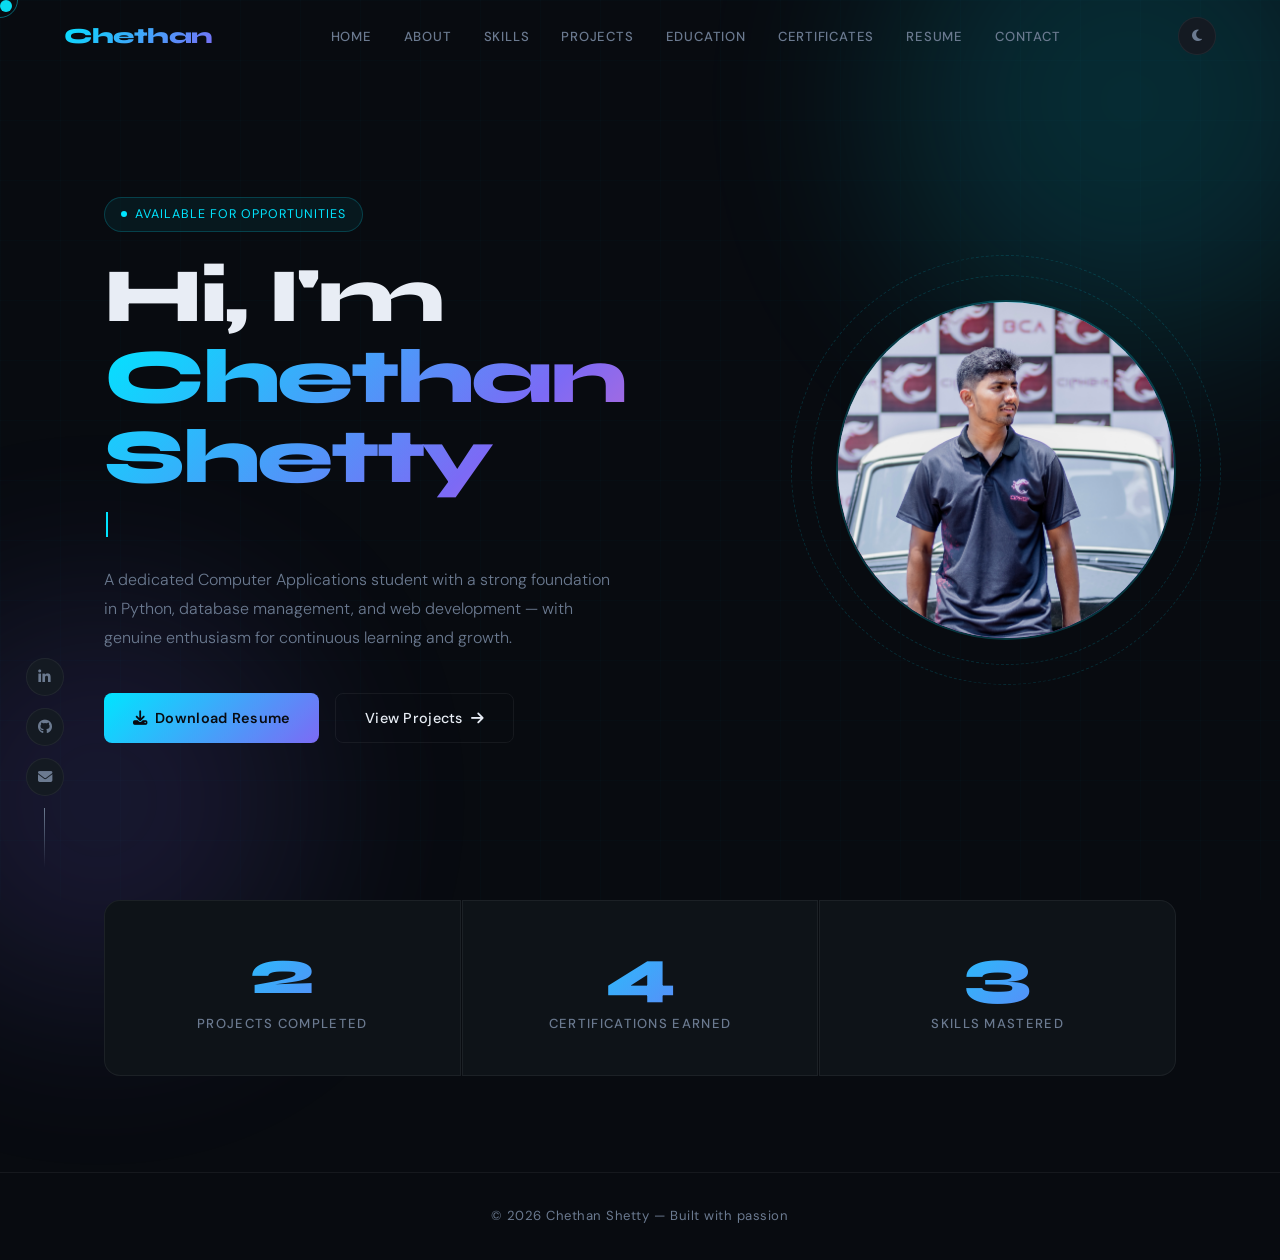
==== commit 61189f07: "subfinal one Signed-off-by: chethan20042 <chethanmshetty255@gmail.com>" ====
--- a/index.html
+++ b/index.html
@@ -121,6 +121,7 @@
     <p>© 2026 Chethan Shetty — Built with passion</p>
   </footer>
  
+  <script src="js/theme.js"></script>  
   <script src="js/index.js"></script>
 </body>
 </html>
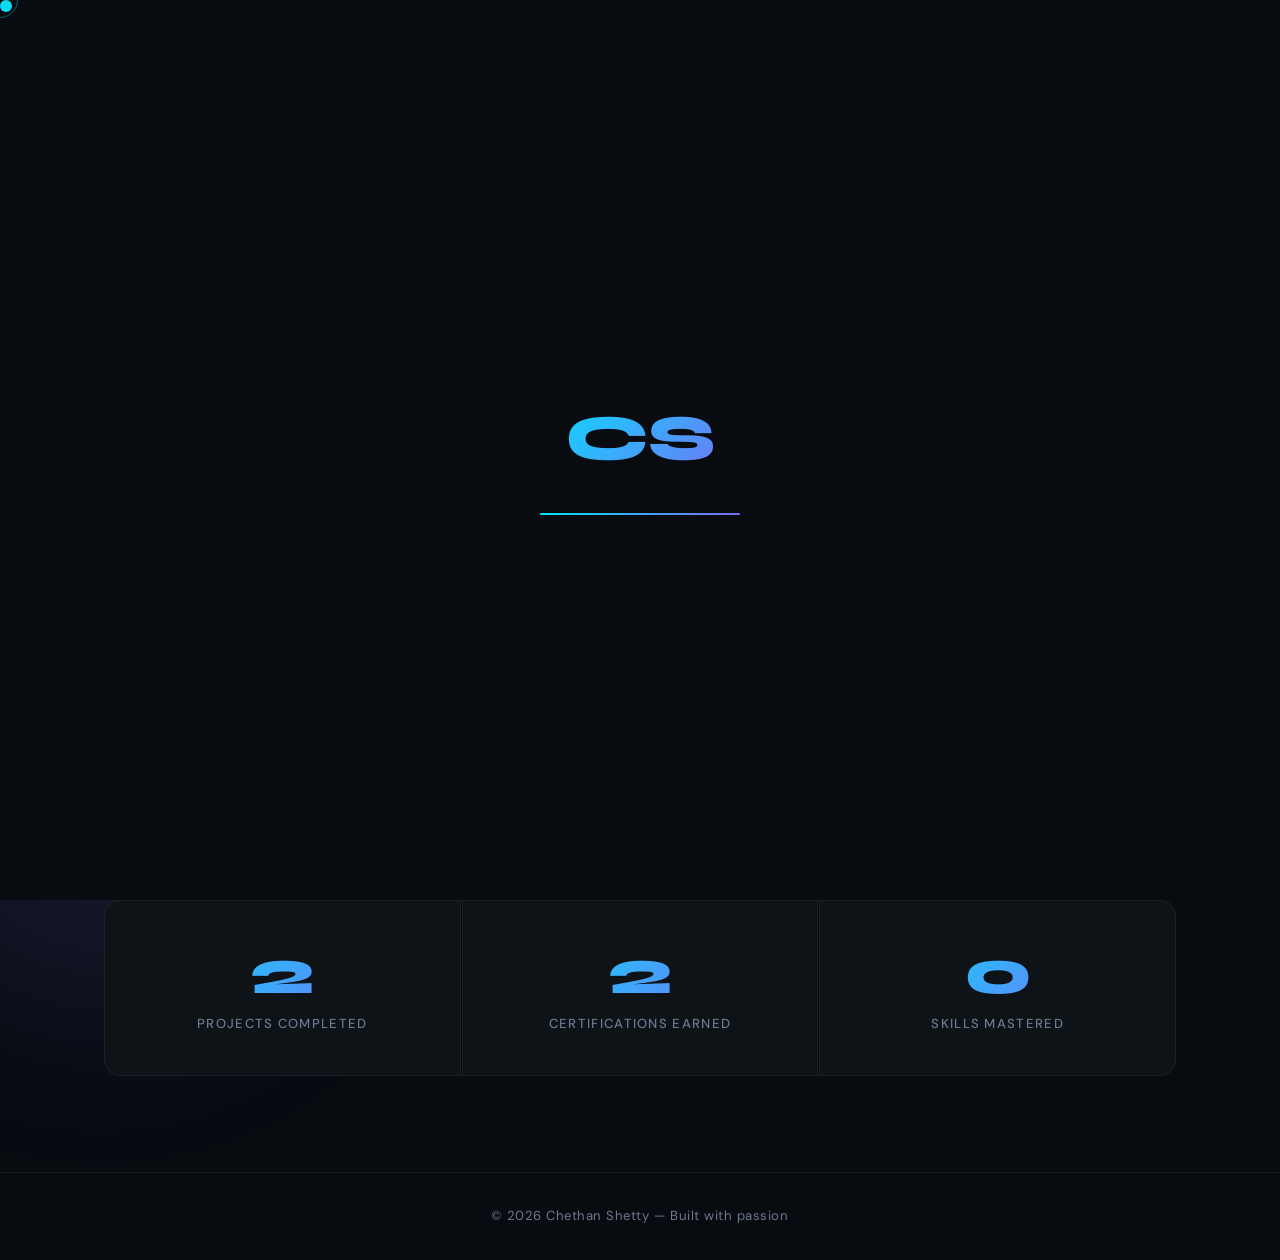
==== commit 85267233: "small one Signed-off-by: chethan20042 <chethanmshetty255@gmail.com>" ====
--- a/index.html
+++ b/index.html
@@ -111,8 +111,8 @@
  
   <!-- Floating Social Icons -->
   <div class="floating-social">
-    <a href="#" aria-label="LinkedIn"><i class="fab fa-linkedin-in"></i></a>
-    <a href="#" aria-label="GitHub"><i class="fab fa-github"></i></a>
+    <a href="https://www.linkedin.com/in/chethan-shetty25/" aria-label="LinkedIn"><i class="fab fa-linkedin-in"></i></a>
+    <a href="https://github.com/chethan20042" aria-label="GitHub"><i class="fab fa-github"></i></a>
     <a href="#" aria-label="Email"><i class="fas fa-envelope"></i></a>
   </div>
  
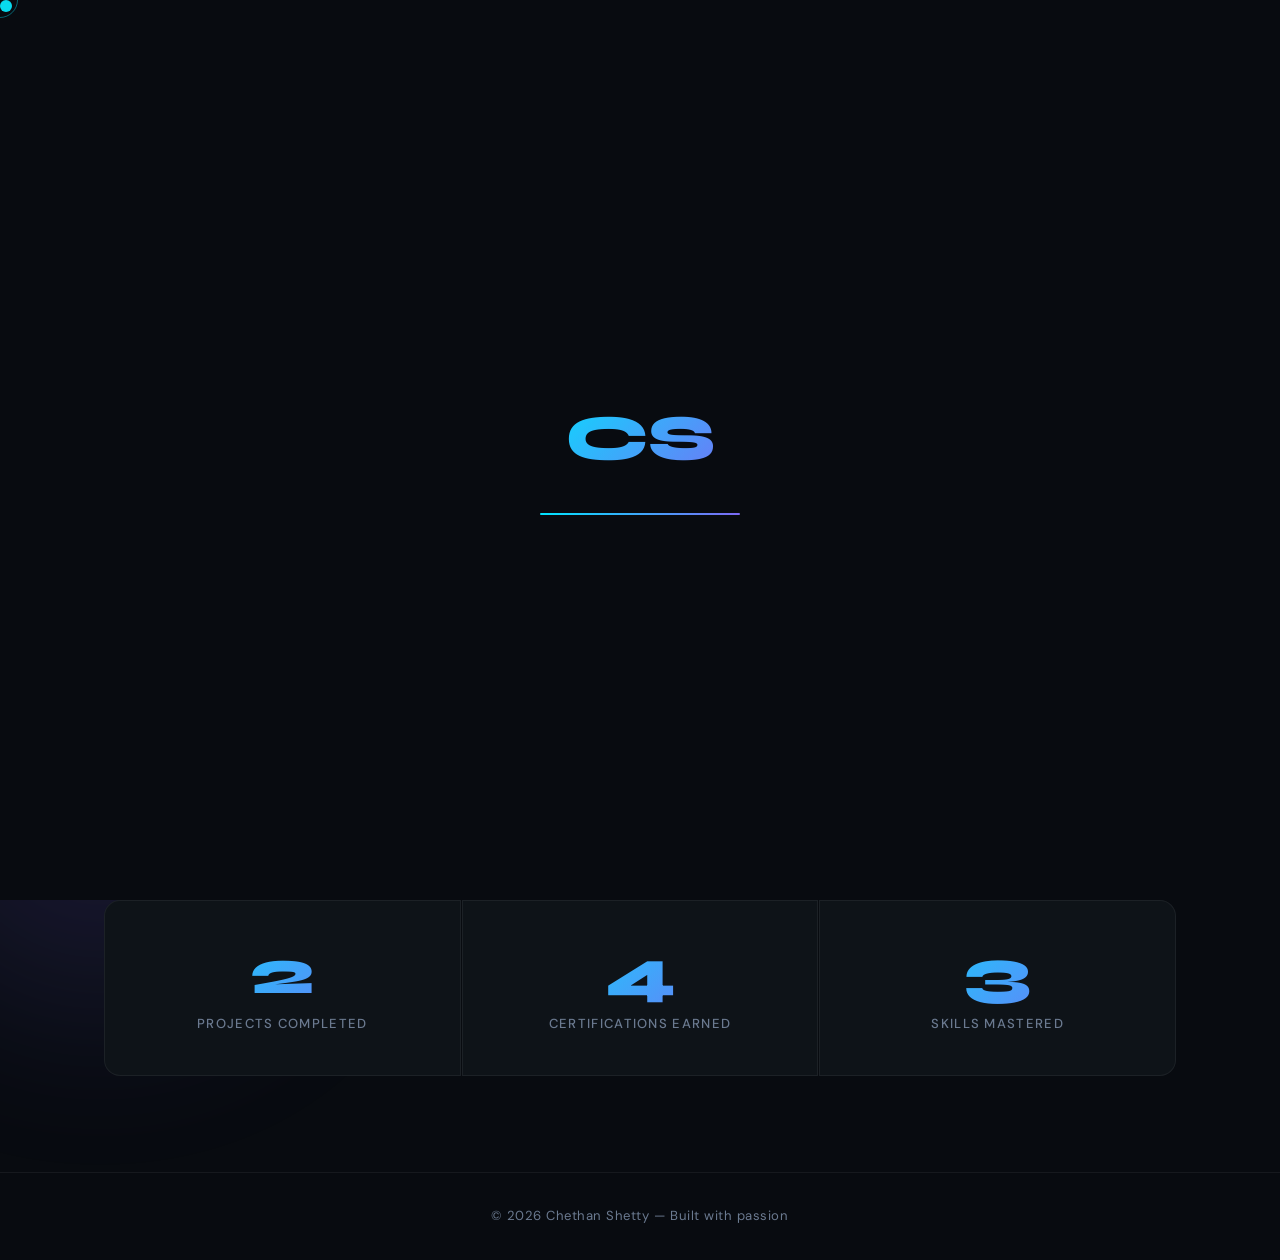
==== commit 61e145aa: "secondfinal Signed-off-by: chethan20042 <chethanmshetty255@gmail.com>" ====
--- a/index.html
+++ b/index.html
@@ -10,15 +10,12 @@
 </head>
 <body>
  
-  <!-- Custom Cursor -->
   <div class="cursor" id="cursor"></div>
   <div class="cursor-ring" id="cursorRing"></div>
  
-  <!-- Background Blobs -->
   <div class="blob blob-1"></div>
   <div class="blob blob-2"></div>
  
-  <!-- Loader -->
   <div id="loader">
     <div class="loader-inner">
       <div class="loader-name">CS</div>
@@ -28,7 +25,6 @@
     </div>
   </div>
  
-  <!-- Navbar -->
   <header id="header">
     <nav class="navbar">
       <div class="logo">Chethan</div>
@@ -55,7 +51,6 @@
     </nav>
   </header>
  
-  <!-- Hero Section -->
   <section class="hero">
     <div class="hero-content">
       <div class="hero-badge">
@@ -93,7 +88,6 @@
     </div>
   </section>
  
-  <!-- Stats Section -->
   <section class="stats">
     <div class="stat-card" data-delay="0">
       <h2 class="counter" data-target="4">0</h2>
@@ -109,14 +103,12 @@
     </div>
   </section>
  
-  <!-- Floating Social Icons -->
   <div class="floating-social">
     <a href="https://www.linkedin.com/in/chethan-shetty25/" aria-label="LinkedIn"><i class="fab fa-linkedin-in"></i></a>
     <a href="https://github.com/chethan20042" aria-label="GitHub"><i class="fab fa-github"></i></a>
-    <a href="#" aria-label="Email"><i class="fas fa-envelope"></i></a>
+    <a href="https://www.instagram.com/__chethan.shetty__" aria-label="Instagram"><i class="fab fa-instagram"></i></a>
   </div>
  
-  <!-- Footer -->
   <footer>
     <p>© 2026 Chethan Shetty — Built with passion</p>
   </footer>
--- a/css/index.css
+++ b/css/index.css
@@ -1,8 +1,4 @@
-/* =============================================
-   CHETHAN SHETTY | PORTFOLIO — style.css
-   ============================================= */
- 
-/* ---- Reset & Root Variables ---- */
+
 *, *::before, *::after {
   margin: 0;
   padding: 0;
@@ -36,7 +32,6 @@
   cursor: none;
 }
  
-/* ---- Grid Overlay ---- */
 body::before {
   content: '';
   position: fixed;
@@ -48,8 +43,7 @@
   pointer-events: none;
   z-index: 0;
 }
- 
-/* ---- Custom Cursor ---- */
+
 .cursor {
   width: 12px;
   height: 12px;
@@ -482,7 +476,6 @@
   animation-direction: reverse;
 }
  
-/* ---- Stats Section ---- */
 .stats {
   display: grid;
   grid-template-columns: repeat(3, 1fr);
@@ -555,7 +548,6 @@
   font-weight: 500;
 }
  
-/* ---- Floating Social ---- */
 .floating-social {
   position: fixed;
   left: clamp(0.75rem, 2vw, 2rem);
@@ -597,7 +589,6 @@
   background: rgba(0, 229, 255, 0.06);
 }
  
-/* ---- Footer ---- */
 footer {
   border-top: 1px solid var(--border);
   padding: 2rem;
@@ -609,7 +600,6 @@
   letter-spacing: 0.04em;
 }
  
-/* ---- Keyframe Animations ---- */
 @keyframes slideUp {
   from { opacity: 0; transform: translateY(40px); }
   to   { opacity: 1; transform: translateY(0); }
@@ -637,7 +627,6 @@
   to { transform: translate(-50%, -50%) rotate(360deg); }
 }
  
-/* ---- Responsive ---- */
 @media (max-width: 900px) {
   .nav-links { display: none; }
  
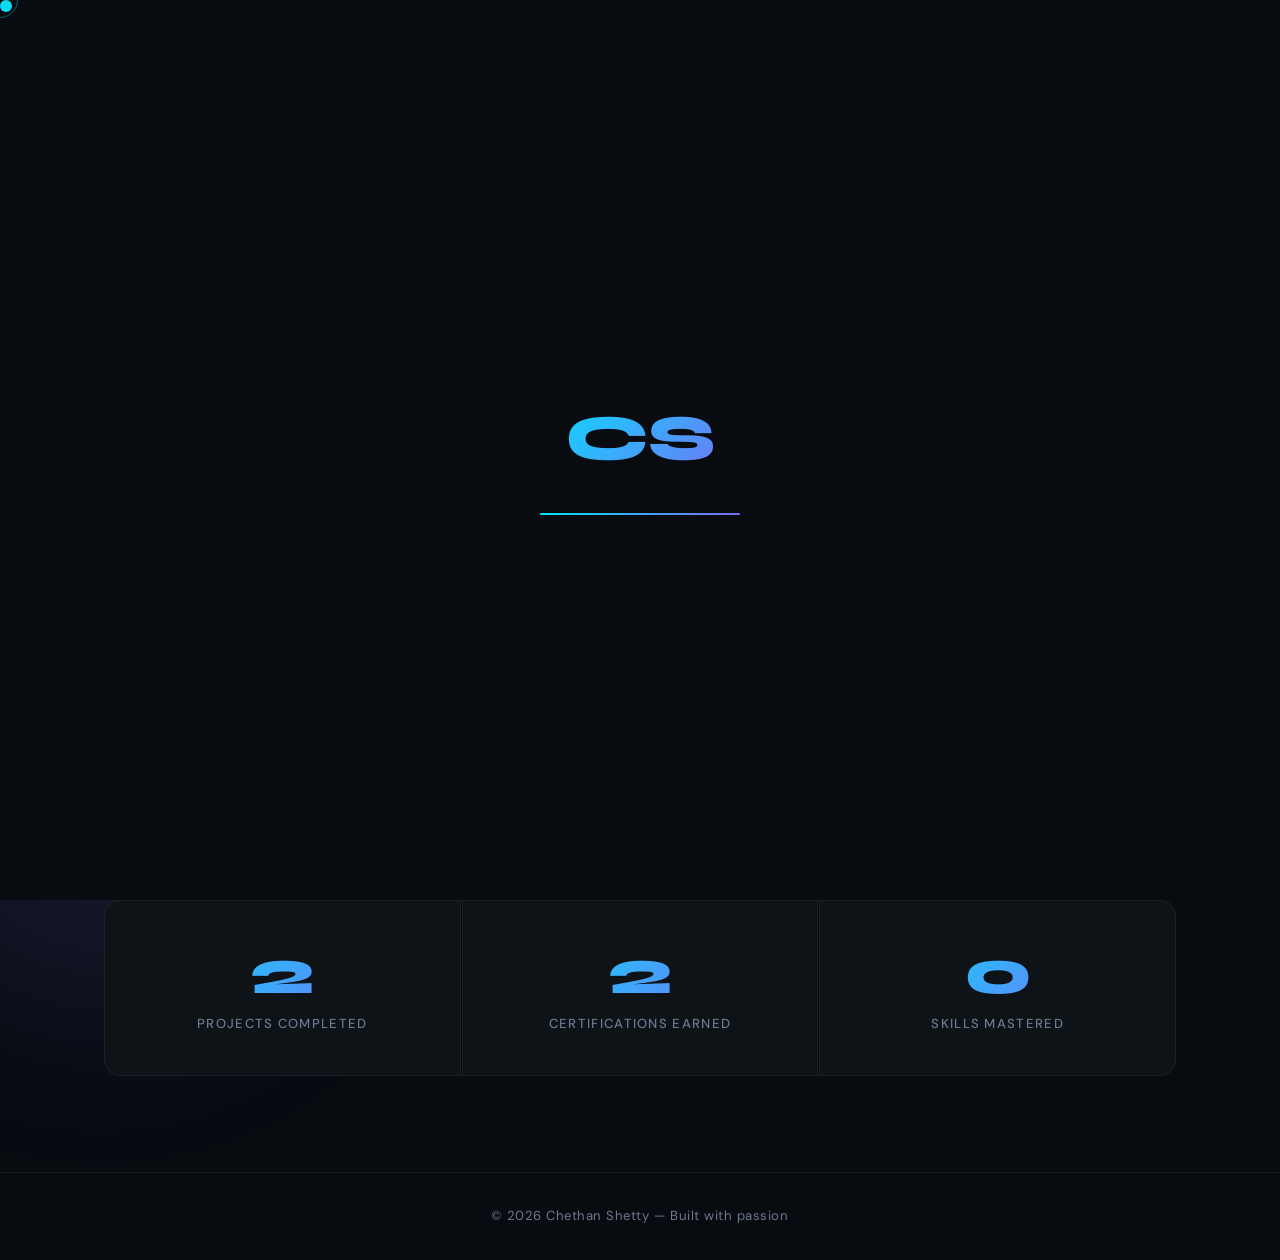
==== commit 9644f2b4: "second Final Signed-off-by: chethan20042 <chethanmshetty255@gmail.com>" ====
--- a/index.html
+++ b/index.html
@@ -70,7 +70,7 @@
         learning and growth.
       </p>
       <div class="buttons">
-        <a href="assets/chethan Resume.pdf" class="btn primary" download>
+        <a href="assets/Chethan_Resume.pdf" class="btn primary" download>
           <i class="fas fa-download"></i> Download Resume
         </a>
         <a href="projects.html" class="btn secondary">
